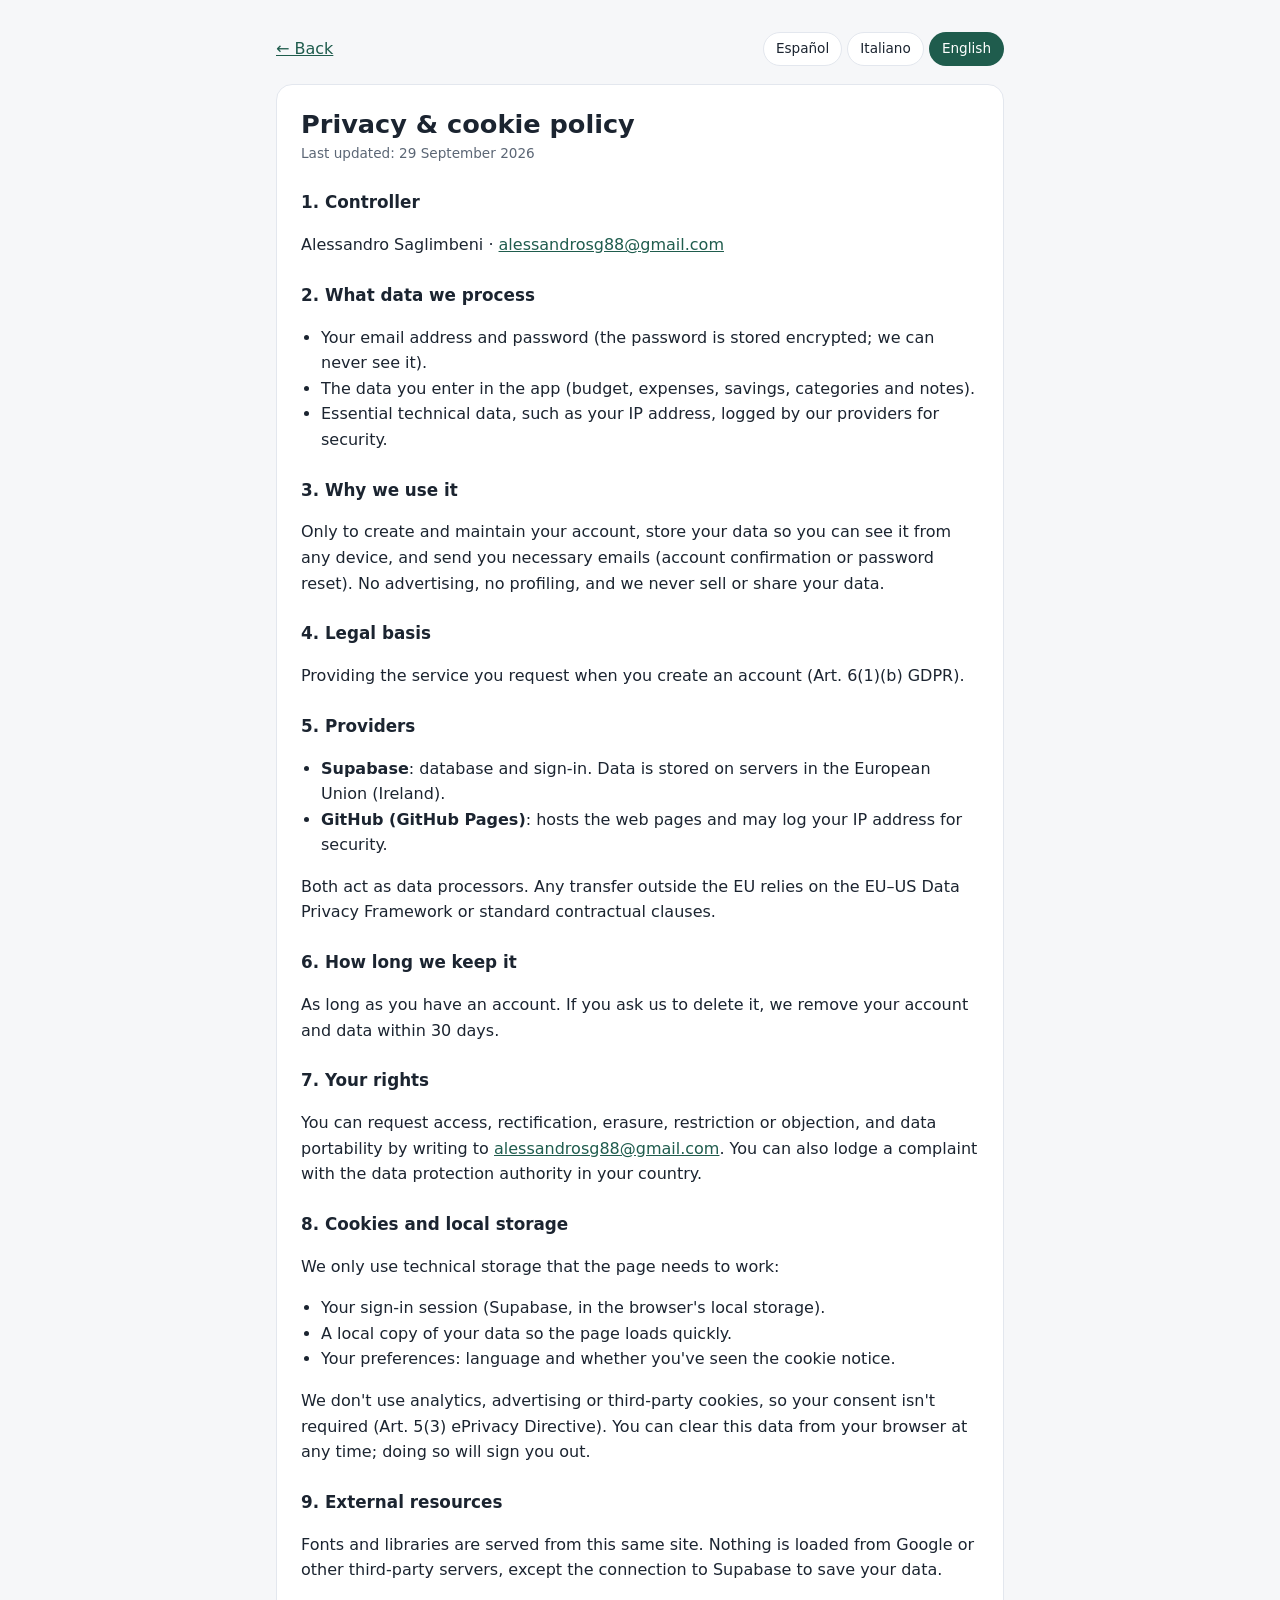
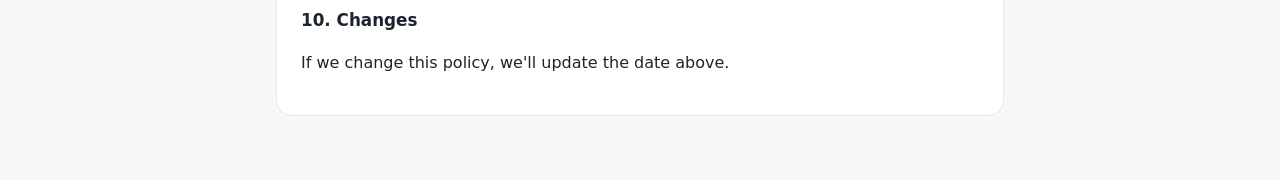
==== privacidad.html @ c5ebbdc1 "Add privacy policy page in multiple languages" ====
<!doctype html>
<html lang="es">
<head>
<meta charset="utf-8">
<meta name="viewport" content="width=device-width, initial-scale=1">
<title>Privacidad y cookies</title>
<style>
  :root { --bg:#f6f7f9; --card:#ffffff; --ink:#1b2430; --muted:#5b6675; --line:#e3e7ee; --accent:#1f5c4d; }
  @media (prefers-color-scheme: dark) { :root { --bg:#121815; --card:#1a211d; --ink:#f0f1ec; --muted:#b4bcb4; --line:#2c352f; --accent:#4fb89b; } }
  * { box-sizing: border-box; }
  body { margin:0; background:var(--bg); color:var(--ink); font:16px/1.6 system-ui, -apple-system, "Segoe UI", Roboto, sans-serif; }
  main { max-width:760px; margin:0 auto; padding:32px 16px 64px; }
  .top { display:flex; justify-content:space-between; align-items:center; gap:12px; flex-wrap:wrap; margin-bottom:18px; }
  a { color:var(--accent); }
  .langs button { font:inherit; font-size:.85rem; padding:5px 12px; border-radius:999px; border:1px solid var(--line); background:var(--card); color:var(--ink); cursor:pointer; }
  .langs button.active { background:var(--accent); color:#fff; border-color:transparent; }
  article { background:var(--card); border:1px solid var(--line); border-radius:16px; padding:24px; }
  h1 { font-size:1.6rem; margin:0 0 4px; line-height:1.2; }
  h2 { font-size:1.05rem; margin:24px 0 6px; }
  p, li { color:var(--ink); }
  .muted { color:var(--muted); font-size:.85rem; margin:0 0 8px; }
  ul { padding-left:20px; }
</style>
</head>
<body>
<main>
  <div class="top">
    <a href="./" id="back">← Volver</a>
    <div class="langs">
      <button type="button" data-l="es">Español</button>
      <button type="button" data-l="it">Italiano</button>
      <button type="button" data-l="en">English</button>
    </div>
  </div>

  <article lang="es" data-lang="es">
    <h1>Política de privacidad y cookies</h1>
    <p class="muted">Última actualización: 29 de septiembre de 2026</p>
    <h2>1. Responsable</h2>
    <p>Alessandro Saglimbeni · <a href="mailto:alessandrosg88@gmail.com">alessandrosg88@gmail.com</a></p>
    <h2>2. Qué datos tratamos</h2>
    <ul>
      <li>Tu correo electrónico y tu contraseña (la contraseña se guarda cifrada; nunca podemos verla).</li>
      <li>Los datos que introduces en la aplicación (presupuesto, gastos, ahorros, categorías y notas).</li>
      <li>Datos técnicos imprescindibles, como la dirección IP, que los proveedores registran por seguridad.</li>
    </ul>
    <h2>3. Para qué los usamos</h2>
    <p>Solo para crear y mantener tu cuenta, guardar tus datos para que puedas verlos desde cualquier dispositivo y enviarte los correos necesarios (confirmar la cuenta o recuperar la contraseña). No hay publicidad, no hacemos perfiles y no vendemos ni cedemos tus datos a nadie.</p>
    <h2>4. Base legal</h2>
    <p>La prestación del servicio que solicitas al crear tu cuenta (art. 6.1.b del RGPD).</p>
    <h2>5. Proveedores que nos ayudan</h2>
    <ul>
      <li><strong>Supabase</strong>: base de datos e inicio de sesión. Los datos se guardan en servidores de la Unión Europea (Irlanda).</li>
      <li><strong>GitHub (GitHub Pages)</strong>: aloja las páginas web y puede registrar tu dirección IP por motivos de seguridad.</li>
    </ul>
    <p>Ambos actúan como encargados del tratamiento. Si hubiera alguna transferencia fuera de la UE, se ampara en el Marco de Privacidad de Datos UE–EE. UU. o en cláusulas contractuales tipo.</p>
    <h2>6. Cuánto tiempo los guardamos</h2>
    <p>Mientras tengas la cuenta. Si pides que la borremos, eliminamos tu cuenta y tus datos en un plazo máximo de 30 días.</p>
    <h2>7. Tus derechos</h2>
    <p>Puedes pedir acceso, rectificación, supresión, limitación u oposición, y la portabilidad de tus datos, escribiendo a <a href="mailto:alessandrosg88@gmail.com">alessandrosg88@gmail.com</a>. También puedes presentar una reclamación ante la autoridad de protección de datos de tu país.</p>
    <h2>8. Cookies y almacenamiento local</h2>
    <p>Usamos solo almacenamiento técnico necesario para que la página funcione:</p>
    <ul>
      <li>La sesión de inicio de sesión (Supabase, en el almacenamiento local del navegador).</li>
      <li>Una copia local de tus datos para que la página cargue rápido.</li>
      <li>Tus preferencias: idioma y si ya viste el aviso de cookies.</li>
    </ul>
    <p>No usamos cookies de análisis, publicidad ni de terceros, por eso no hace falta pedir tu consentimiento (art. 5.3 de la Directiva ePrivacy). Puedes borrar estos datos desde tu navegador en cualquier momento; al hacerlo se cerrará tu sesión.</p>
    <h2>9. Recursos externos</h2>
    <p>Las fuentes tipográficas y las librerías se sirven desde este mismo sitio. No se carga nada desde Google ni desde otros servidores de terceros, salvo la conexión con Supabase para guardar tus datos.</p>
    <h2>10. Cambios</h2>
    <p>Si cambiamos esta política, actualizaremos la fecha de arriba.</p>
  </article>

  <article lang="it" data-lang="it" hidden>
    <h1>Informativa su privacy e cookie</h1>
    <p class="muted">Ultimo aggiornamento: 29 settembre 2026</p>
    <h2>1. Titolare</h2>
    <p>Alessandro Saglimbeni · <a href="mailto:alessandrosg88@gmail.com">alessandrosg88@gmail.com</a></p>
    <h2>2. Quali dati trattiamo</h2>
    <ul>
      <li>La tua email e la tua password (la password è salvata cifrata; non possiamo mai vederla).</li>
      <li>I dati che inserisci nell'applicazione (budget, spese, risparmi, categorie e note).</li>
      <li>Dati tecnici indispensabili, come l'indirizzo IP, registrati dai fornitori per motivi di sicurezza.</li>
    </ul>
    <h2>3. Perché li usiamo</h2>
    <p>Solo per creare e mantenere il tuo account, salvare i tuoi dati così da poterli vedere da qualsiasi dispositivo e inviarti le email necessarie (conferma dell'account o recupero della password). Niente pubblicità, niente profilazione e non vendiamo né cediamo i tuoi dati a nessuno.</p>
    <h2>4. Base giuridica</h2>
    <p>L'esecuzione del servizio che richiedi creando l'account (art. 6.1.b del GDPR).</p>
    <h2>5. Fornitori</h2>
    <ul>
      <li><strong>Supabase</strong>: database e accesso. I dati sono conservati su server nell'Unione Europea (Irlanda).</li>
      <li><strong>GitHub (GitHub Pages)</strong>: ospita le pagine web e può registrare il tuo indirizzo IP per motivi di sicurezza.</li>
    </ul>
    <p>Entrambi agiscono come responsabili del trattamento. Eventuali trasferimenti fuori dall'UE si basano sul Data Privacy Framework UE–USA o su clausole contrattuali standard.</p>
    <h2>6. Per quanto tempo li conserviamo</h2>
    <p>Finché hai l'account. Se chiedi di cancellarlo, eliminiamo account e dati entro 30 giorni.</p>
    <h2>7. I tuoi diritti</h2>
    <p>Puoi chiedere accesso, rettifica, cancellazione, limitazione od opposizione, e la portabilità dei dati, scrivendo a <a href="mailto:alessandrosg88@gmail.com">alessandrosg88@gmail.com</a>. Puoi anche presentare un reclamo all'autorità per la protezione dei dati del tuo paese.</p>
    <h2>8. Cookie e archiviazione locale</h2>
    <p>Usiamo solo archiviazione tecnica necessaria al funzionamento della pagina:</p>
    <ul>
      <li>La sessione di accesso (Supabase, nell'archiviazione locale del browser).</li>
      <li>Una copia locale dei tuoi dati per caricare la pagina più velocemente.</li>
      <li>Le tue preferenze: lingua e se hai già visto l'avviso sui cookie.</li>
    </ul>
    <p>Non usiamo cookie di analisi, pubblicità o di terze parti, quindi non serve il tuo consenso (art. 5.3 della Direttiva ePrivacy). Puoi cancellare questi dati dal browser in qualsiasi momento; così facendo verrai disconnesso.</p>
    <h2>9. Risorse esterne</h2>
    <p>I caratteri e le librerie sono serviti da questo stesso sito. Nulla viene caricato da Google o da altri server di terze parti, tranne la connessione a Supabase per salvare i tuoi dati.</p>
    <h2>10. Modifiche</h2>
    <p>Se modifichiamo questa informativa, aggiorneremo la data qui sopra.</p>
  </article>

  <article lang="en" data-lang="en" hidden>
    <h1>Privacy &amp; cookie policy</h1>
    <p class="muted">Last updated: 29 September 2026</p>
    <h2>1. Controller</h2>
    <p>Alessandro Saglimbeni · <a href="mailto:alessandrosg88@gmail.com">alessandrosg88@gmail.com</a></p>
    <h2>2. What data we process</h2>
    <ul>
      <li>Your email address and password (the password is stored encrypted; we can never see it).</li>
      <li>The data you enter in the app (budget, expenses, savings, categories and notes).</li>
      <li>Essential technical data, such as your IP address, logged by our providers for security.</li>
    </ul>
    <h2>3. Why we use it</h2>
    <p>Only to create and maintain your account, store your data so you can see it from any device, and send you necessary emails (account confirmation or password reset). No advertising, no profiling, and we never sell or share your data.</p>
    <h2>4. Legal basis</h2>
    <p>Providing the service you request when you create an account (Art. 6(1)(b) GDPR).</p>
    <h2>5. Providers</h2>
    <ul>
      <li><strong>Supabase</strong>: database and sign-in. Data is stored on servers in the European Union (Ireland).</li>
      <li><strong>GitHub (GitHub Pages)</strong>: hosts the web pages and may log your IP address for security.</li>
    </ul>
    <p>Both act as data processors. Any transfer outside the EU relies on the EU–US Data Privacy Framework or standard contractual clauses.</p>
    <h2>6. How long we keep it</h2>
    <p>As long as you have an account. If you ask us to delete it, we remove your account and data within 30 days.</p>
    <h2>7. Your rights</h2>
    <p>You can request access, rectification, erasure, restriction or objection, and data portability by writing to <a href="mailto:alessandrosg88@gmail.com">alessandrosg88@gmail.com</a>. You can also lodge a complaint with the data protection authority in your country.</p>
    <h2>8. Cookies and local storage</h2>
    <p>We only use technical storage that the page needs to work:</p>
    <ul>
      <li>Your sign-in session (Supabase, in the browser's local storage).</li>
      <li>A local copy of your data so the page loads quickly.</li>
      <li>Your preferences: language and whether you've seen the cookie notice.</li>
    </ul>
    <p>We don't use analytics, advertising or third-party cookies, so your consent isn't required (Art. 5(3) ePrivacy Directive). You can clear this data from your browser at any time; doing so will sign you out.</p>
    <h2>9. External resources</h2>
    <p>Fonts and libraries are served from this same site. Nothing is loaded from Google or other third-party servers, except the connection to Supabase to save your data.</p>
    <h2>10. Changes</h2>
    <p>If we change this policy, we'll update the date above.</p>
  </article>
</main>
<script>
(function(){
  var BACK = { es: "← Volver", it: "← Indietro", en: "← Back" };
  var TITLE = { es: "Privacidad y cookies", it: "Privacy e cookie", en: "Privacy & cookies" };
  function show(l){
    if (!BACK[l]) l = "es";
    document.querySelectorAll("article[data-lang]").forEach(function(a){ a.hidden = a.getAttribute("data-lang") !== l; });
    document.querySelectorAll(".langs button").forEach(function(b){ b.classList.toggle("active", b.getAttribute("data-l") === l); });
    document.getElementById("back").textContent = BACK[l];
    document.title = TITLE[l];
    document.documentElement.lang = l;
  }
  var l = "es";
  try { l = localStorage.getItem("libroLang") || (navigator.language || "es").slice(0, 2); } catch (e) {}
  document.querySelectorAll(".langs button").forEach(function(b){
    b.addEventListener("click", function(){
      var nl = b.getAttribute("data-l");
      try { localStorage.setItem("libroLang", nl); } catch (e) {}
      show(nl);
    });
  });
  show(l);
})();
</script>
</body>
</html>
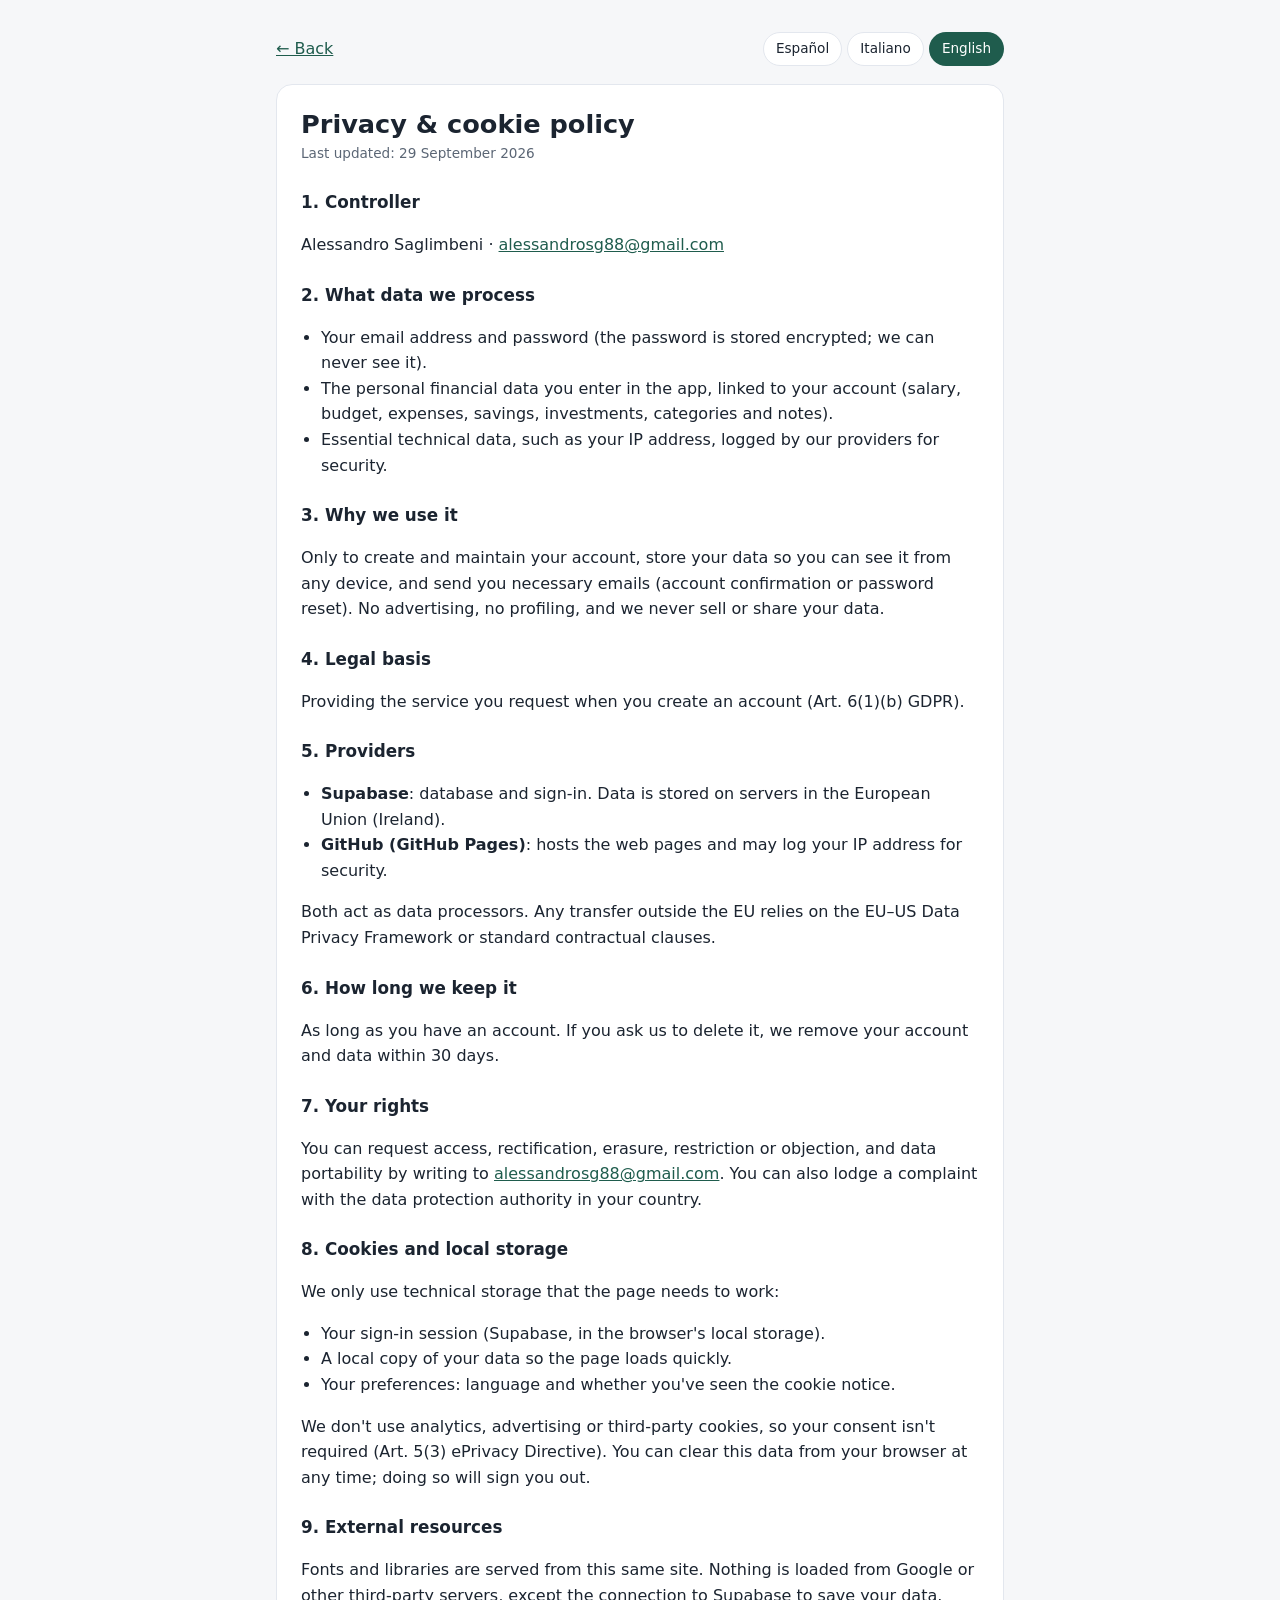
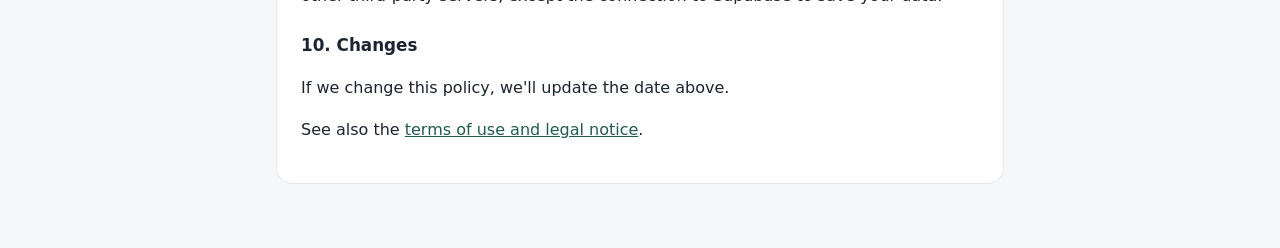
==== commit 5ad5db86: "Update data handling descriptions in privacy policy" ====
--- a/privacidad.html
+++ b/privacidad.html
@@ -41,7 +41,7 @@
     <h2>2. Qué datos tratamos</h2>
     <ul>
       <li>Tu correo electrónico y tu contraseña (la contraseña se guarda cifrada; nunca podemos verla).</li>
-      <li>Los datos que introduces en la aplicación (presupuesto, gastos, ahorros, categorías y notas).</li>
+      <li>Los datos financieros personales que introduces en la aplicación y que quedan asociados a tu cuenta (salario, presupuesto, gastos, ahorros, inversiones, categorías y notas).</li>
       <li>Datos técnicos imprescindibles, como la dirección IP, que los proveedores registran por seguridad.</li>
     </ul>
     <h2>3. Para qué los usamos</h2>
@@ -70,6 +70,7 @@
     <p>Las fuentes tipográficas y las librerías se sirven desde este mismo sitio. No se carga nada desde Google ni desde otros servidores de terceros, salvo la conexión con Supabase para guardar tus datos.</p>
     <h2>10. Cambios</h2>
     <p>Si cambiamos esta política, actualizaremos la fecha de arriba.</p>
+    <p>Consulta también los <a href="terminos.html">términos de uso y el aviso legal</a>.</p>
   </article>
 
   <article lang="it" data-lang="it" hidden>
@@ -80,7 +81,7 @@
     <h2>2. Quali dati trattiamo</h2>
     <ul>
       <li>La tua email e la tua password (la password è salvata cifrata; non possiamo mai vederla).</li>
-      <li>I dati che inserisci nell'applicazione (budget, spese, risparmi, categorie e note).</li>
+      <li>I dati finanziari personali che inserisci nell'applicazione e che restano associati al tuo account (stipendio, budget, spese, risparmi, investimenti, categorie e note).</li>
       <li>Dati tecnici indispensabili, come l'indirizzo IP, registrati dai fornitori per motivi di sicurezza.</li>
     </ul>
     <h2>3. Perché li usiamo</h2>
@@ -109,6 +110,7 @@
     <p>I caratteri e le librerie sono serviti da questo stesso sito. Nulla viene caricato da Google o da altri server di terze parti, tranne la connessione a Supabase per salvare i tuoi dati.</p>
     <h2>10. Modifiche</h2>
     <p>Se modifichiamo questa informativa, aggiorneremo la data qui sopra.</p>
+    <p>Consulta anche i <a href="terminos.html">termini d'uso e le note legali</a>.</p>
   </article>
 
   <article lang="en" data-lang="en" hidden>
@@ -119,7 +121,7 @@
     <h2>2. What data we process</h2>
     <ul>
       <li>Your email address and password (the password is stored encrypted; we can never see it).</li>
-      <li>The data you enter in the app (budget, expenses, savings, categories and notes).</li>
+      <li>The personal financial data you enter in the app, linked to your account (salary, budget, expenses, savings, investments, categories and notes).</li>
       <li>Essential technical data, such as your IP address, logged by our providers for security.</li>
     </ul>
     <h2>3. Why we use it</h2>
@@ -148,6 +150,7 @@
     <p>Fonts and libraries are served from this same site. Nothing is loaded from Google or other third-party servers, except the connection to Supabase to save your data.</p>
     <h2>10. Changes</h2>
     <p>If we change this policy, we'll update the date above.</p>
+    <p>See also the <a href="terminos.html">terms of use and legal notice</a>.</p>
   </article>
 </main>
 <script>
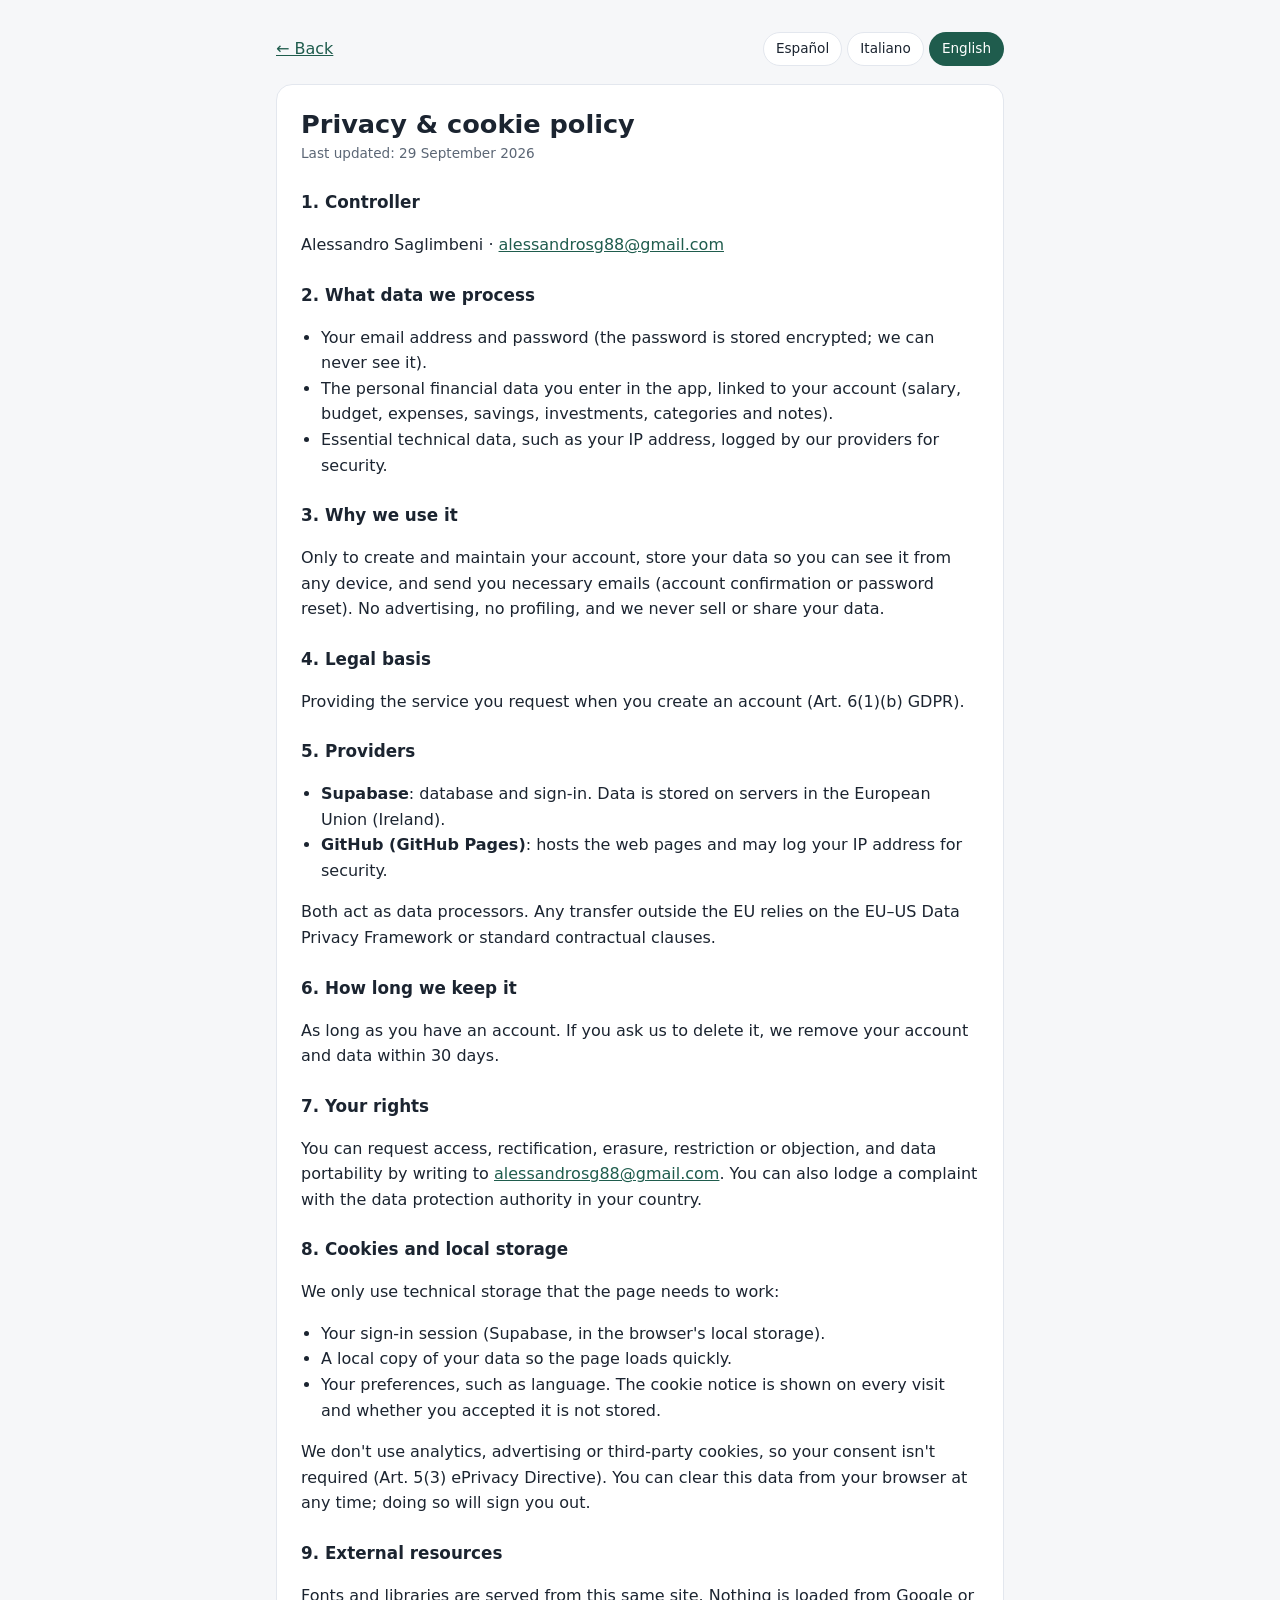
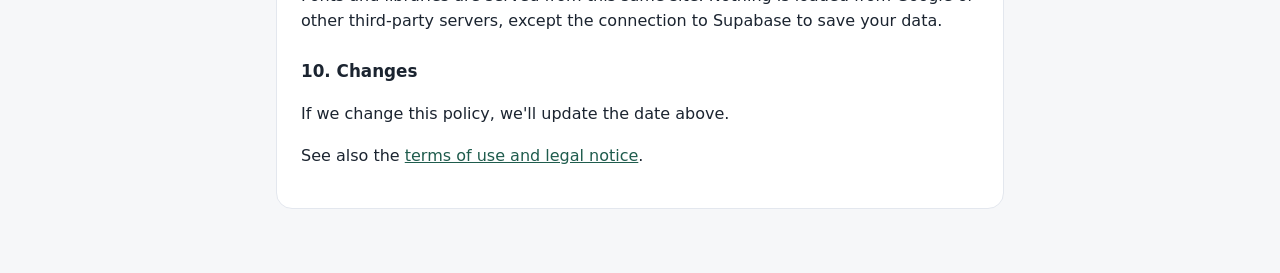
==== commit 0aa6c6dd: "Clarify preferences and cookie notice handling Updated preference descriptions in multiple languages" ====
--- a/privacidad.html
+++ b/privacidad.html
@@ -63,7 +63,7 @@
     <ul>
       <li>La sesión de inicio de sesión (Supabase, en el almacenamiento local del navegador).</li>
       <li>Una copia local de tus datos para que la página cargue rápido.</li>
-      <li>Tus preferencias: idioma y si ya viste el aviso de cookies.</li>
+      <li>Tus preferencias, como el idioma. El aviso de cookies se muestra en cada visita y no se guarda si lo has aceptado.</li>
     </ul>
     <p>No usamos cookies de análisis, publicidad ni de terceros, por eso no hace falta pedir tu consentimiento (art. 5.3 de la Directiva ePrivacy). Puedes borrar estos datos desde tu navegador en cualquier momento; al hacerlo se cerrará tu sesión.</p>
     <h2>9. Recursos externos</h2>
@@ -103,7 +103,7 @@
     <ul>
       <li>La sessione di accesso (Supabase, nell'archiviazione locale del browser).</li>
       <li>Una copia locale dei tuoi dati per caricare la pagina più velocemente.</li>
-      <li>Le tue preferenze: lingua e se hai già visto l'avviso sui cookie.</li>
+      <li>Le tue preferenze, come la lingua. L'avviso sui cookie viene mostrato a ogni visita e non si salva se l'hai accettato.</li>
     </ul>
     <p>Non usiamo cookie di analisi, pubblicità o di terze parti, quindi non serve il tuo consenso (art. 5.3 della Direttiva ePrivacy). Puoi cancellare questi dati dal browser in qualsiasi momento; così facendo verrai disconnesso.</p>
     <h2>9. Risorse esterne</h2>
@@ -143,7 +143,7 @@
     <ul>
       <li>Your sign-in session (Supabase, in the browser's local storage).</li>
       <li>A local copy of your data so the page loads quickly.</li>
-      <li>Your preferences: language and whether you've seen the cookie notice.</li>
+      <li>Your preferences, such as language. The cookie notice is shown on every visit and whether you accepted it is not stored.</li>
     </ul>
     <p>We don't use analytics, advertising or third-party cookies, so your consent isn't required (Art. 5(3) ePrivacy Directive). You can clear this data from your browser at any time; doing so will sign you out.</p>
     <h2>9. External resources</h2>
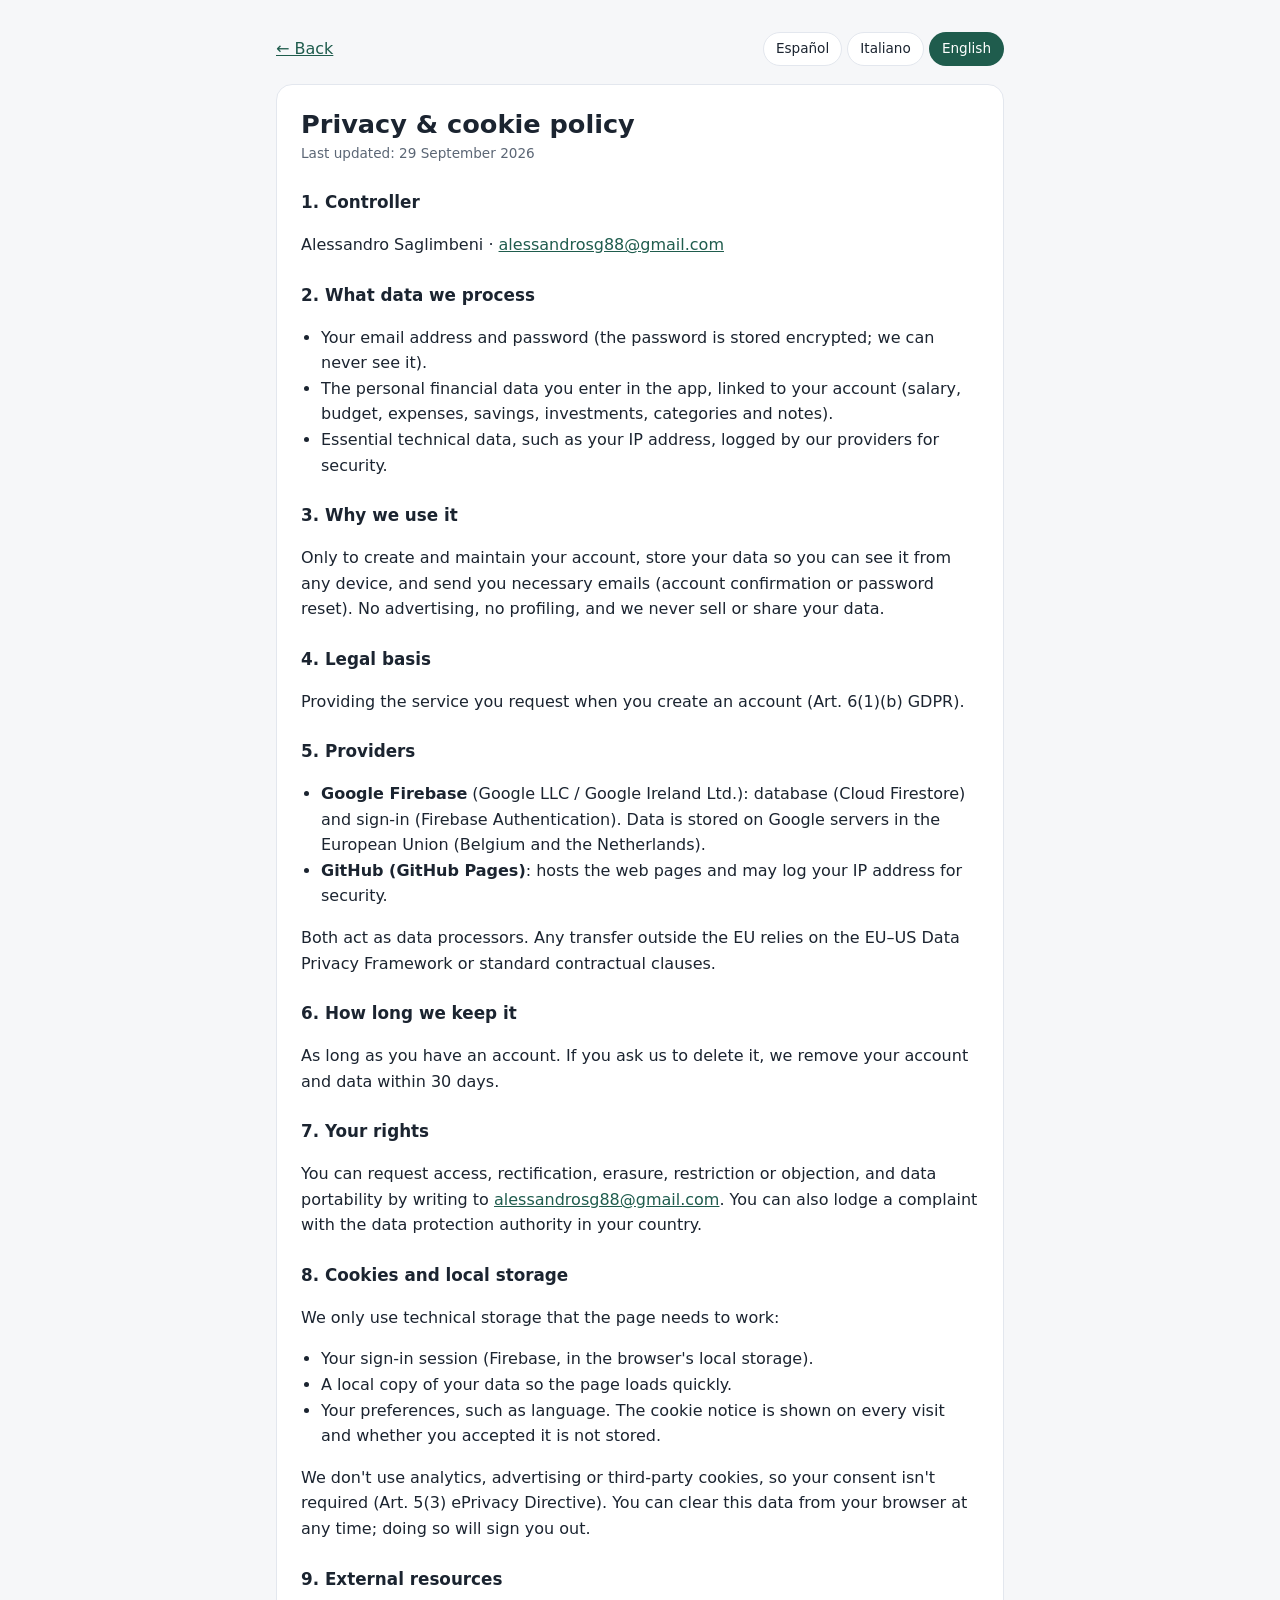
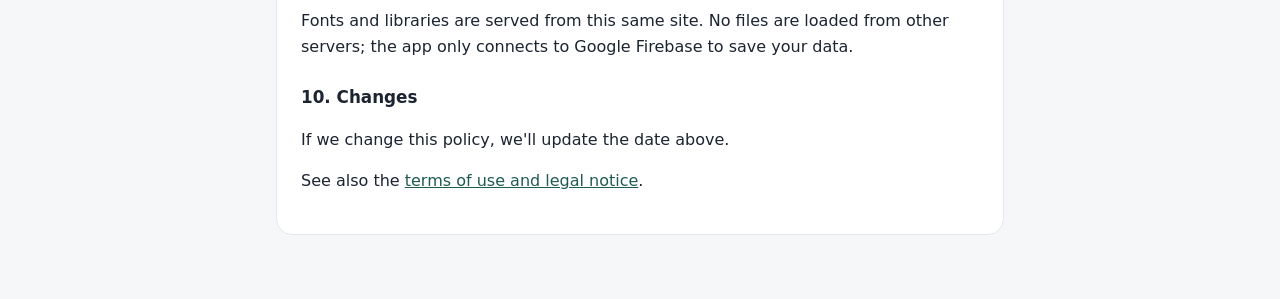
==== commit ef7e2da4: "Pasar de Supabase a Google Firebase (proyecto propio, separado de Mi presupuesto)" ====
--- a/privacidad.html
+++ b/privacidad.html
@@ -50,7 +50,7 @@
     <p>La prestación del servicio que solicitas al crear tu cuenta (art. 6.1.b del RGPD).</p>
     <h2>5. Proveedores que nos ayudan</h2>
     <ul>
-      <li><strong>Supabase</strong>: base de datos e inicio de sesión. Los datos se guardan en servidores de la Unión Europea (Irlanda).</li>
+      <li><strong>Google Firebase</strong> (Google LLC / Google Ireland Ltd.): base de datos (Cloud Firestore) e inicio de sesión (Firebase Authentication). Los datos se guardan en servidores de Google en la Unión Europea (Bélgica y Países Bajos).</li>
       <li><strong>GitHub (GitHub Pages)</strong>: aloja las páginas web y puede registrar tu dirección IP por motivos de seguridad.</li>
     </ul>
     <p>Ambos actúan como encargados del tratamiento. Si hubiera alguna transferencia fuera de la UE, se ampara en el Marco de Privacidad de Datos UE–EE. UU. o en cláusulas contractuales tipo.</p>
@@ -61,13 +61,13 @@
     <h2>8. Cookies y almacenamiento local</h2>
     <p>Usamos solo almacenamiento técnico necesario para que la página funcione:</p>
     <ul>
-      <li>La sesión de inicio de sesión (Supabase, en el almacenamiento local del navegador).</li>
+      <li>La sesión de inicio de sesión (Firebase, en el almacenamiento local del navegador).</li>
       <li>Una copia local de tus datos para que la página cargue rápido.</li>
       <li>Tus preferencias, como el idioma. El aviso de cookies se muestra en cada visita y no se guarda si lo has aceptado.</li>
     </ul>
     <p>No usamos cookies de análisis, publicidad ni de terceros, por eso no hace falta pedir tu consentimiento (art. 5.3 de la Directiva ePrivacy). Puedes borrar estos datos desde tu navegador en cualquier momento; al hacerlo se cerrará tu sesión.</p>
     <h2>9. Recursos externos</h2>
-    <p>Las fuentes tipográficas y las librerías se sirven desde este mismo sitio. No se carga nada desde Google ni desde otros servidores de terceros, salvo la conexión con Supabase para guardar tus datos.</p>
+    <p>Las fuentes tipográficas y las librerías se sirven desde este mismo sitio. No se carga ningún archivo desde otros servidores; la app solo se conecta con Google Firebase para guardar tus datos.</p>
     <h2>10. Cambios</h2>
     <p>Si cambiamos esta política, actualizaremos la fecha de arriba.</p>
     <p>Consulta también los <a href="terminos.html">términos de uso y el aviso legal</a>.</p>
@@ -90,7 +90,7 @@
     <p>L'esecuzione del servizio che richiedi creando l'account (art. 6.1.b del GDPR).</p>
     <h2>5. Fornitori</h2>
     <ul>
-      <li><strong>Supabase</strong>: database e accesso. I dati sono conservati su server nell'Unione Europea (Irlanda).</li>
+      <li><strong>Google Firebase</strong> (Google LLC / Google Ireland Ltd.): database (Cloud Firestore) e accesso (Firebase Authentication). I dati sono conservati su server di Google nell'Unione Europea (Belgio e Paesi Bassi).</li>
       <li><strong>GitHub (GitHub Pages)</strong>: ospita le pagine web e può registrare il tuo indirizzo IP per motivi di sicurezza.</li>
     </ul>
     <p>Entrambi agiscono come responsabili del trattamento. Eventuali trasferimenti fuori dall'UE si basano sul Data Privacy Framework UE–USA o su clausole contrattuali standard.</p>
@@ -101,13 +101,13 @@
     <h2>8. Cookie e archiviazione locale</h2>
     <p>Usiamo solo archiviazione tecnica necessaria al funzionamento della pagina:</p>
     <ul>
-      <li>La sessione di accesso (Supabase, nell'archiviazione locale del browser).</li>
+      <li>La sessione di accesso (Firebase, nell'archiviazione locale del browser).</li>
       <li>Una copia locale dei tuoi dati per caricare la pagina più velocemente.</li>
       <li>Le tue preferenze, come la lingua. L'avviso sui cookie viene mostrato a ogni visita e non si salva se l'hai accettato.</li>
     </ul>
     <p>Non usiamo cookie di analisi, pubblicità o di terze parti, quindi non serve il tuo consenso (art. 5.3 della Direttiva ePrivacy). Puoi cancellare questi dati dal browser in qualsiasi momento; così facendo verrai disconnesso.</p>
     <h2>9. Risorse esterne</h2>
-    <p>I caratteri e le librerie sono serviti da questo stesso sito. Nulla viene caricato da Google o da altri server di terze parti, tranne la connessione a Supabase per salvare i tuoi dati.</p>
+    <p>I caratteri e le librerie sono serviti da questo stesso sito. Nessun file viene caricato da altri server; l'app si collega solo a Google Firebase per salvare i tuoi dati.</p>
     <h2>10. Modifiche</h2>
     <p>Se modifichiamo questa informativa, aggiorneremo la data qui sopra.</p>
     <p>Consulta anche i <a href="terminos.html">termini d'uso e le note legali</a>.</p>
@@ -130,7 +130,7 @@
     <p>Providing the service you request when you create an account (Art. 6(1)(b) GDPR).</p>
     <h2>5. Providers</h2>
     <ul>
-      <li><strong>Supabase</strong>: database and sign-in. Data is stored on servers in the European Union (Ireland).</li>
+      <li><strong>Google Firebase</strong> (Google LLC / Google Ireland Ltd.): database (Cloud Firestore) and sign-in (Firebase Authentication). Data is stored on Google servers in the European Union (Belgium and the Netherlands).</li>
       <li><strong>GitHub (GitHub Pages)</strong>: hosts the web pages and may log your IP address for security.</li>
     </ul>
     <p>Both act as data processors. Any transfer outside the EU relies on the EU–US Data Privacy Framework or standard contractual clauses.</p>
@@ -141,13 +141,13 @@
     <h2>8. Cookies and local storage</h2>
     <p>We only use technical storage that the page needs to work:</p>
     <ul>
-      <li>Your sign-in session (Supabase, in the browser's local storage).</li>
+      <li>Your sign-in session (Firebase, in the browser's local storage).</li>
       <li>A local copy of your data so the page loads quickly.</li>
       <li>Your preferences, such as language. The cookie notice is shown on every visit and whether you accepted it is not stored.</li>
     </ul>
     <p>We don't use analytics, advertising or third-party cookies, so your consent isn't required (Art. 5(3) ePrivacy Directive). You can clear this data from your browser at any time; doing so will sign you out.</p>
     <h2>9. External resources</h2>
-    <p>Fonts and libraries are served from this same site. Nothing is loaded from Google or other third-party servers, except the connection to Supabase to save your data.</p>
+    <p>Fonts and libraries are served from this same site. No files are loaded from other servers; the app only connects to Google Firebase to save your data.</p>
     <h2>10. Changes</h2>
     <p>If we change this policy, we'll update the date above.</p>
     <p>See also the <a href="terminos.html">terms of use and legal notice</a>.</p>
